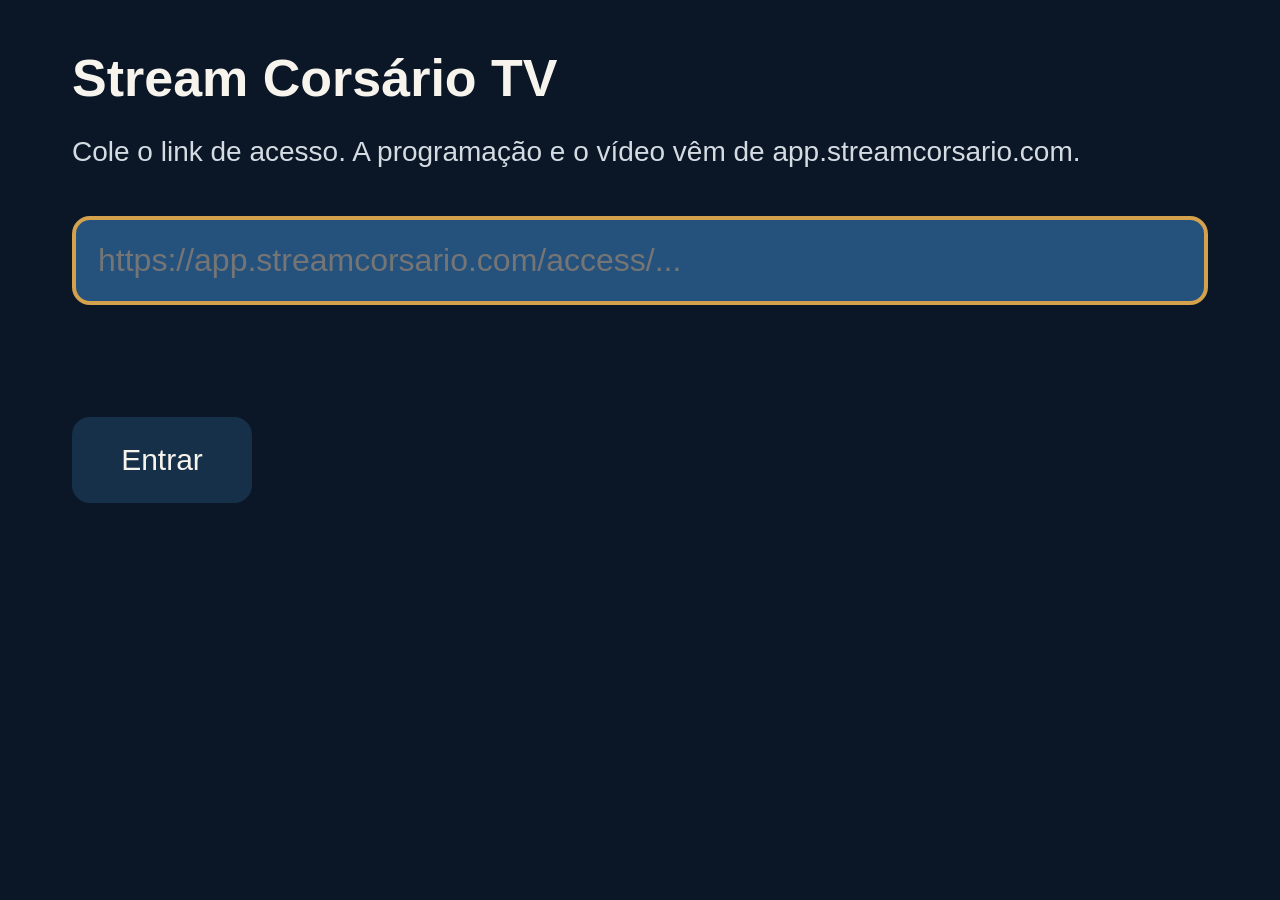
==== tv/app/index.html @ 25adafd9 "feature tv" ====
<!doctype html>
<html lang="pt-BR">
  <head>
    <meta charset="utf-8" />
    <meta name="viewport" content="width=device-width, initial-scale=1" />
    <title>Stream Corsário TV</title>
    <link rel="stylesheet" href="styles.css" />
  </head>
  <body>
    <div id="app"></div>
    <video id="player" playsinline></video>
    <script src="app.js"></script>
  </body>
</html>
---- tv/app/styles.css ----
html, body, #app {
  margin: 0;
  width: 100%;
  height: 100%;
  background: #0b1726;
  color: #f7f4ee;
  font-family: "Samsung One", "LG Display", "Segoe UI", sans-serif;
}

body { overflow: hidden; }

#app {
  box-sizing: border-box;
  padding: 48px 72px;
}

h1 { font-size: 52px; margin: 0 0 12px; }
p, small { color: #d5dbe3; font-size: 28px; }

.identity {
  display: grid;
  grid-template-columns: 1fr 1fr;
  gap: 24px;
  margin: 28px 0;
}

.identity div, .tile, .channel, .key, button.focusable {
  background: #17304a;
  border-radius: 18px;
  border: 4px solid transparent;
}

.identity div { padding: 22px 26px; }
.identity span { display: block; color: #d4a24c; font-size: 22px; letter-spacing: 0.08em; }
.identity strong { font-size: 40px; }

.actions, .grid, .keys {
  display: flex;
  flex-wrap: wrap;
  gap: 16px;
}

.grid { margin-top: 28px; }
.tile, .channel, .key, button.focusable {
  color: inherit;
  font-size: 30px;
  padding: 22px 28px;
  min-width: 180px;
}

.channel { width: 100%; text-align: left; }
input {
  width: 100%;
  box-sizing: border-box;
  margin: 20px 0;
  padding: 22px;
  font-size: 32px;
  border-radius: 18px;
  border: 4px solid #d4a24c;
  background: #10243a;
  color: white;
}
.key { width: 92px; text-align: center; font-size: 34px; }

:focus, .focused {
  outline: none;
  border-color: #d4a24c !important;
  background: #24527d;
}

#player {
  display: none;
  position: fixed;
  inset: 0;
  width: 100%;
  height: 100%;
  background: black;
}

body.playing #player { display: block; }
body.playing #app { display: none; }

.status { min-height: 36px; color: #ffd7a1; }
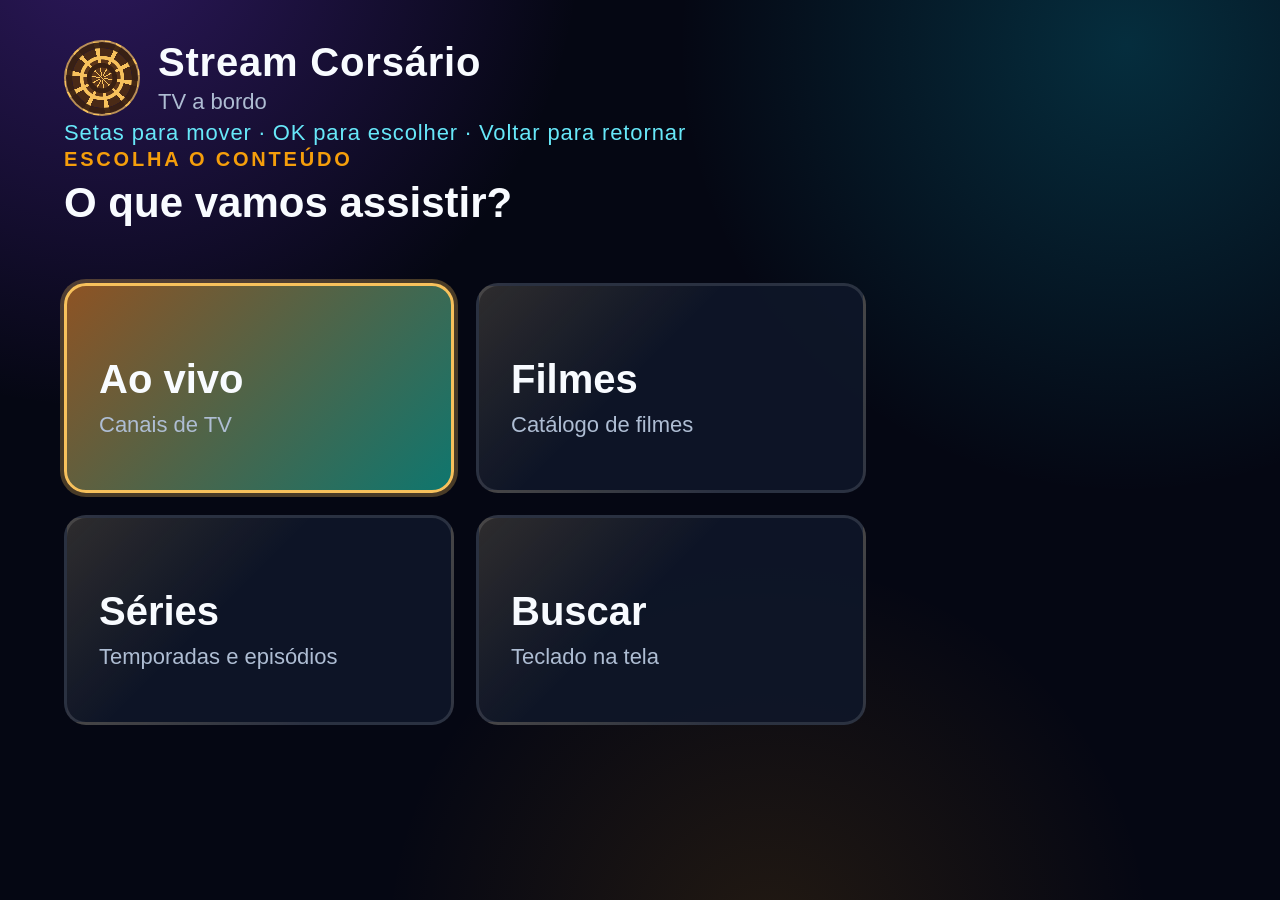
==== commit c06668aa: "Melhorias navegação TV" ====
--- a/tv/app/index.html
+++ b/tv/app/index.html
@@ -6,9 +6,29 @@
     <title>Stream Corsário TV</title>
     <link rel="stylesheet" href="styles.css" />
   </head>
-  <body>
-    <div id="app"></div>
+  <body tabindex="0">
+    <div id="app">
+      <header class="top">
+        <div class="ship-brand">
+          <span class="helm-icon"></span>
+          <span>
+            <strong>Stream Corsário</strong>
+            <small>TV a bordo</small>
+          </span>
+        </div>
+        <p id="hint" class="hint">Setas para mover · OK para escolher · Voltar para retornar</p>
+      </header>
+      <main id="stage"></main>
+    </div>
+    <div id="hud">
+      <span class="helm-icon helm-icon-small"></span>
+      <span>
+        <strong id="hud-title">Reproduzindo</strong>
+        <small>Voltar para parar</small>
+      </span>
+    </div>
     <video id="player" playsinline></video>
+    <script src="$WEBAPIS/webapis/webapis.js"></script>
     <script src="app.js"></script>
   </body>
 </html>
--- a/tv/app/styles.css
+++ b/tv/app/styles.css
@@ -1,83 +1,240 @@
-html, body, #app {
+html, body {
   margin: 0;
   width: 100%;
   height: 100%;
-  background: #0b1726;
-  color: #f7f4ee;
-  font-family: "Samsung One", "LG Display", "Segoe UI", sans-serif;
-}
-
-body { overflow: hidden; }
+  background: #050713;
+  color: #f8fbff;
+  font-family: "Segoe UI", "Samsung One", sans-serif;
+}
+
+body {
+  overflow: hidden;
+  background:
+    radial-gradient(circle at 8% -8%, rgba(124, 58, 237, 0.34), transparent 30rem),
+    radial-gradient(circle at 88% 5%, rgba(6, 182, 212, 0.22), transparent 28rem),
+    radial-gradient(circle at 60% 105%, rgba(245, 158, 11, 0.12), transparent 24rem),
+    #050713;
+}
+
+button {
+  font-family: inherit;
+  color: inherit;
+  border: 3px solid rgba(255, 255, 255, 0.12);
+  background: rgba(7, 30, 36, 0.72);
+  border-radius: 22px;
+}
+
+button:focus {
+  outline: none;
+}
 
 #app {
   box-sizing: border-box;
-  padding: 48px 72px;
-}
-
-h1 { font-size: 52px; margin: 0 0 12px; }
-p, small { color: #d5dbe3; font-size: 28px; }
-
-.identity {
-  display: grid;
-  grid-template-columns: 1fr 1fr;
-  gap: 24px;
-  margin: 28px 0;
-}
-
-.identity div, .tile, .channel, .key, button.focusable {
-  background: #17304a;
-  border-radius: 18px;
-  border: 4px solid transparent;
-}
-
-.identity div { padding: 22px 26px; }
-.identity span { display: block; color: #d4a24c; font-size: 22px; letter-spacing: 0.08em; }
-.identity strong { font-size: 40px; }
-
-.actions, .grid, .keys {
-  display: flex;
-  flex-wrap: wrap;
-  gap: 16px;
-}
-
-.grid { margin-top: 28px; }
-.tile, .channel, .key, button.focusable {
-  color: inherit;
-  font-size: 30px;
-  padding: 22px 28px;
-  min-width: 180px;
-}
-
-.channel { width: 100%; text-align: left; }
-input {
+  height: 100%;
+  padding: 36px 64px 28px;
+}
+
+.top {
+  height: 108px;
+}
+
+.ship-brand {
+  height: 72px;
+}
+
+.ship-brand strong,
+.ship-brand small {
+  display: block;
+}
+
+.ship-brand strong {
+  font-size: 40px;
+  letter-spacing: 0.02em;
+  margin-top: 4px;
+}
+
+.ship-brand small {
+  color: #aebdd3;
+  font-size: 22px;
+  margin-top: 4px;
+}
+
+.helm-icon {
+  width: 72px;
+  height: 72px;
+  float: left;
+  margin-right: 18px;
+  border: 2px solid rgba(247, 193, 92, 0.72);
+  border-radius: 50%;
+  background:
+    radial-gradient(circle, transparent 0 20%, #3a2112 21% 29%, transparent 30%),
+    conic-gradient(from 22.5deg, #f7c15c 0 9deg, transparent 9deg 36deg, #f7c15c 36deg 45deg, transparent 45deg 72deg, #f7c15c 72deg 81deg, transparent 81deg 108deg, #f7c15c 108deg 117deg, transparent 117deg 144deg, #f7c15c 144deg 153deg, transparent 153deg 180deg, #f7c15c 180deg 189deg, transparent 189deg 216deg, #f7c15c 216deg 225deg, transparent 225deg 252deg, #f7c15c 252deg 261deg, transparent 261deg 288deg, #f7c15c 288deg 297deg, transparent 297deg 324deg, #f7c15c 324deg 333deg, transparent 333deg 360deg),
+    radial-gradient(circle, #5b3519 0 36%, #f7c15c 37% 43%, #4a2a16 44% 58%, transparent 59%);
+  box-shadow: inset 0 0 0 6px rgba(58, 33, 18, 0.95);
+}
+
+.hint {
+  margin: 8px 0 0;
+  color: #67e8f9;
+  font-size: 22px;
+  letter-spacing: 0.04em;
+}
+
+.kicker {
+  display: block;
+  color: #f59e0b;
+  font-size: 20px;
+  font-weight: bold;
+  letter-spacing: 0.14em;
+  text-transform: uppercase;
+  margin-bottom: 8px;
+}
+
+h1 {
+  font-size: 42px;
+  margin: 0 0 8px;
+}
+
+.status {
+  min-height: 32px;
+  margin: 0 0 16px;
+  color: #f7c15c;
+  font-size: 24px;
+}
+
+.home-card {
+  display: inline-block;
+  vertical-align: top;
+  width: 390px;
+  height: 210px;
+  margin: 0 22px 22px 0;
+  padding: 28px 32px;
+  text-align: left;
+  background:
+    linear-gradient(135deg, rgba(247, 193, 92, 0.14), transparent 42%),
+    rgba(15, 23, 42, 0.88);
+}
+
+.home-card strong,
+.home-card small {
+  display: block;
+}
+
+.home-card strong {
+  font-size: 40px;
+  margin-top: 18px;
+}
+
+.home-card small {
+  margin-top: 10px;
+  color: #aebdd3;
+  font-size: 22px;
+}
+
+.chip,
+.channel,
+.key,
+.pager {
+  display: inline-block;
+  vertical-align: top;
+  margin: 0 14px 14px 0;
+  padding: 16px 22px;
+  font-size: 26px;
+  text-align: left;
+}
+
+.chip {
+  border-radius: 999px;
+}
+
+#list {
+  height: 620px;
+  overflow: hidden;
+  margin-top: 8px;
+}
+
+.channel {
+  display: block;
   width: 100%;
-  box-sizing: border-box;
-  margin: 20px 0;
-  padding: 22px;
-  font-size: 32px;
-  border-radius: 18px;
-  border: 4px solid #d4a24c;
-  background: #10243a;
-  color: white;
-}
-.key { width: 92px; text-align: center; font-size: 34px; }
-
-:focus, .focused {
-  outline: none;
-  border-color: #d4a24c !important;
-  background: #24527d;
+  margin-right: 0;
+  border-radius: 16px;
+  background:
+    linear-gradient(135deg, rgba(247, 193, 92, 0.08), transparent 40%),
+    rgba(7, 30, 36, 0.72);
+}
+
+.query {
+  min-height: 64px;
+  margin: 8px 0 18px;
+  padding: 12px 18px;
+  border-radius: 16px;
+  background: rgba(2, 6, 23, 0.72);
+  border: 2px solid rgba(247, 193, 92, 0.35);
+  font-size: 36px;
+  letter-spacing: 0.08em;
+}
+
+.key {
+  width: 78px;
+  padding: 16px 0;
+  text-align: center;
+  font-size: 28px;
+}
+
+.focused {
+  border-color: #f7c15c;
+  background: linear-gradient(135deg, #8d5324, #0f766e);
+  box-shadow: 0 0 0 4px rgba(247, 193, 92, 0.28);
 }
 
 #player {
   display: none;
   position: fixed;
-  inset: 0;
+  top: 0;
+  left: 0;
   width: 100%;
   height: 100%;
-  background: black;
-}
-
-body.playing #player { display: block; }
-body.playing #app { display: none; }
-
-.status { min-height: 36px; color: #ffd7a1; }
+  background: #000;
+}
+
+#hud {
+  display: none;
+  position: fixed;
+  top: 28px;
+  left: 36px;
+  padding: 14px 22px;
+  border-radius: 18px;
+  background: rgba(5, 7, 19, 0.82);
+  border: 2px solid rgba(247, 193, 92, 0.45);
+  z-index: 3;
+}
+
+#hud strong,
+#hud small {
+  display: block;
+}
+
+#hud strong {
+  font-size: 28px;
+}
+
+#hud small {
+  margin-top: 4px;
+  color: #f7c15c;
+  font-size: 20px;
+}
+
+.helm-icon-small {
+  width: 48px;
+  height: 48px;
+  margin-right: 14px;
+}
+
+body.playing #app {
+  display: none;
+}
+
+body.playing #player,
+body.playing #hud {
+  display: block;
+}
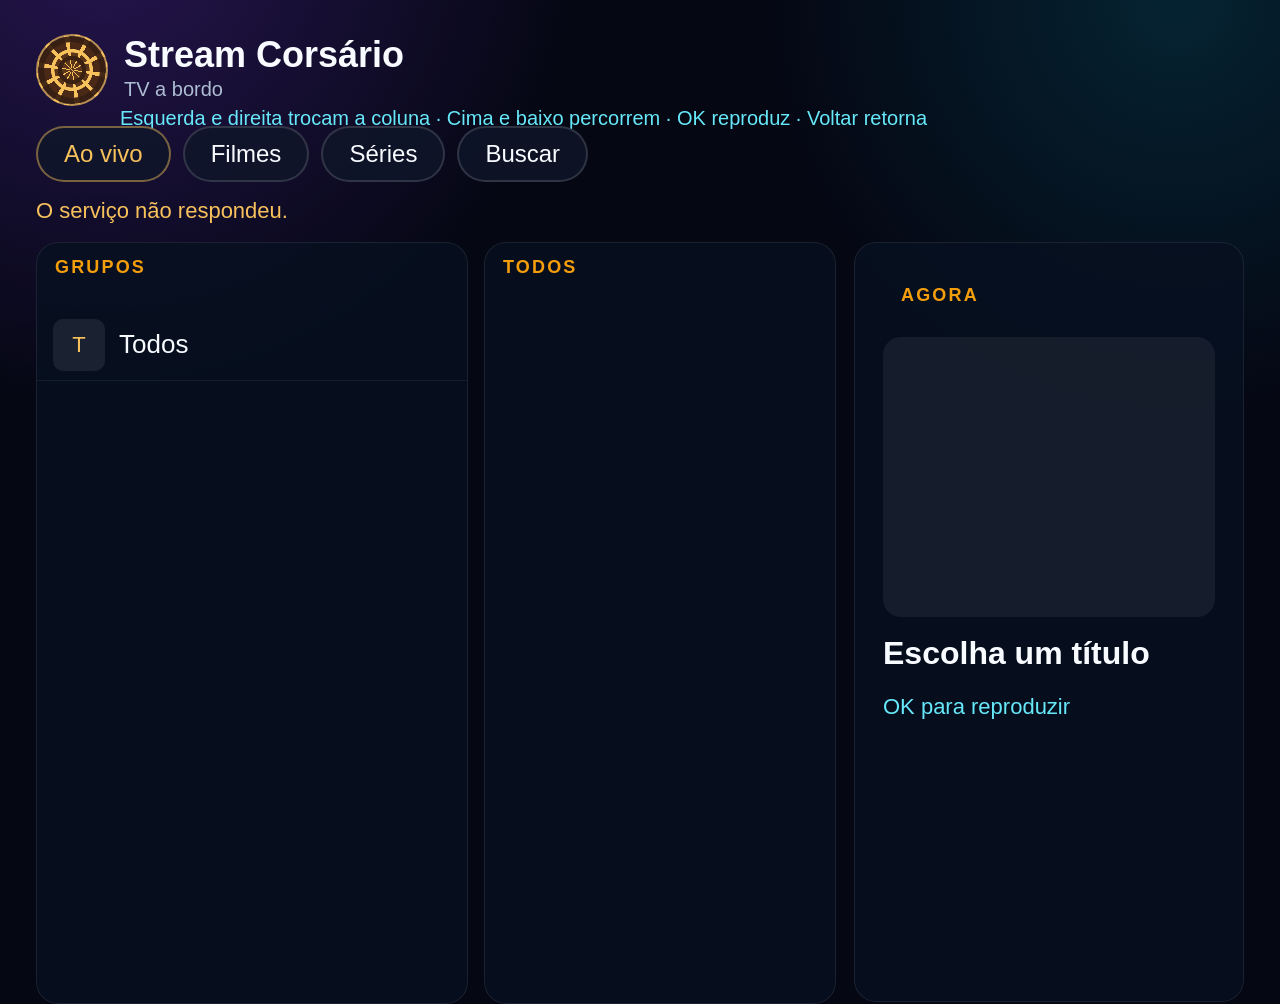
==== commit c414f526: "melhorias display tv" ====
--- a/tv/app/index.html
+++ b/tv/app/index.html
@@ -7,6 +7,7 @@
     <link rel="stylesheet" href="styles.css" />
   </head>
   <body tabindex="0">
+    <object id="av-player" type="application/avplayer"></object>
     <div id="app">
       <header class="top">
         <div class="ship-brand">
@@ -16,7 +17,7 @@
             <small>TV a bordo</small>
           </span>
         </div>
-        <p id="hint" class="hint">Setas para mover · OK para escolher · Voltar para retornar</p>
+        <p id="hint" class="hint">Setas movem · OK reproduz · Voltar retorna</p>
       </header>
       <main id="stage"></main>
     </div>
@@ -24,7 +25,7 @@
       <span class="helm-icon helm-icon-small"></span>
       <span>
         <strong id="hud-title">Reproduzindo</strong>
-        <small>Voltar para parar</small>
+        <small id="hud-status">Conectando...</small>
       </span>
     </div>
     <video id="player" playsinline></video>
--- a/tv/app/styles.css
+++ b/tv/app/styles.css
@@ -12,58 +12,61 @@
   background:
     radial-gradient(circle at 8% -8%, rgba(124, 58, 237, 0.34), transparent 30rem),
     radial-gradient(circle at 88% 5%, rgba(6, 182, 212, 0.22), transparent 28rem),
-    radial-gradient(circle at 60% 105%, rgba(245, 158, 11, 0.12), transparent 24rem),
     #050713;
 }
 
 button {
   font-family: inherit;
   color: inherit;
-  border: 3px solid rgba(255, 255, 255, 0.12);
-  background: rgba(7, 30, 36, 0.72);
-  border-radius: 22px;
-}
-
-button:focus {
-  outline: none;
+  border: 0;
+  background: transparent;
+  text-align: left;
+}
+
+button:focus { outline: none; }
+
+#av-player {
+  position: fixed;
+  left: 0;
+  top: 0;
+  width: 1920px;
+  height: 1080px;
+  z-index: 0;
 }
 
 #app {
+  position: relative;
+  z-index: 1;
   box-sizing: border-box;
   height: 100%;
-  padding: 36px 64px 28px;
-}
-
-.top {
-  height: 108px;
-}
-
-.ship-brand {
-  height: 72px;
-}
+  padding: 28px 36px 24px;
+  background:
+    radial-gradient(circle at 8% -8%, rgba(124, 58, 237, 0.28), transparent 30rem),
+    radial-gradient(circle at 92% 0%, rgba(6, 182, 212, 0.16), transparent 26rem),
+    #050713;
+}
+
+.top { height: 92px; }
 
 .ship-brand strong,
-.ship-brand small {
-  display: block;
-}
+.ship-brand small { display: block; }
 
 .ship-brand strong {
-  font-size: 40px;
-  letter-spacing: 0.02em;
-  margin-top: 4px;
+  font-size: 36px;
+  margin-top: 6px;
 }
 
 .ship-brand small {
   color: #aebdd3;
-  font-size: 22px;
-  margin-top: 4px;
+  font-size: 20px;
+  margin-top: 2px;
 }
 
 .helm-icon {
-  width: 72px;
-  height: 72px;
+  width: 68px;
+  height: 68px;
   float: left;
-  margin-right: 18px;
+  margin-right: 16px;
   border: 2px solid rgba(247, 193, 92, 0.72);
   border-radius: 50%;
   background:
@@ -74,127 +77,193 @@
 }
 
 .hint {
-  margin: 8px 0 0;
+  margin: 6px 0 0 84px;
+  color: #67e8f9;
+  font-size: 20px;
+}
+
+.modes { height: 64px; }
+
+.mode {
+  display: inline-block;
+  margin-right: 12px;
+  padding: 12px 26px;
+  border-radius: 999px;
+  border: 2px solid rgba(255, 255, 255, 0.14);
+  background: rgba(15, 23, 42, 0.8);
+  font-size: 24px;
+}
+
+.mode.current {
+  border-color: rgba(247, 193, 92, 0.45);
+  color: #f7c15c;
+}
+
+.panes { height: 760px; }
+
+.col-groups,
+.col-items,
+.col-info {
+  height: 760px;
+  overflow: hidden;
+  border-radius: 22px;
+  background: rgba(7, 16, 32, 0.88);
+  border: 1px solid rgba(255, 255, 255, 0.08);
+}
+
+.col-groups {
+  float: left;
+  width: 430px;
+}
+
+.col-info {
+  float: right;
+  width: 390px;
+  padding: 28px;
+  box-sizing: border-box;
+}
+
+.col-items {
+  margin-left: 448px;
+  margin-right: 408px;
+}
+
+.col-head {
+  height: 52px;
+  padding: 14px 18px 0;
+  color: #f59e0b;
+  font-size: 18px;
+  font-weight: bold;
+  letter-spacing: 0.12em;
+  text-transform: uppercase;
+}
+
+#groups,
+#list {
+  position: relative;
+  height: 700px;
+  overflow: hidden;
+}
+
+.row {
+  display: block;
+  width: 100%;
+  height: 72px;
+  padding: 10px 16px;
+  font-size: 26px;
+  border-bottom: 1px solid rgba(255, 255, 255, 0.06);
+}
+
+.row img,
+.row i {
+  float: left;
+  width: 52px;
+  height: 52px;
+  margin-right: 14px;
+  border-radius: 10px;
+  background: rgba(255, 255, 255, 0.08);
+  object-fit: cover;
+  font-style: normal;
+  line-height: 52px;
+  text-align: center;
+  color: #f7c15c;
+  font-size: 22px;
+}
+
+.row span {
+  display: block;
+  padding-top: 10px;
+  overflow: hidden;
+  white-space: nowrap;
+}
+
+.status {
+  height: 36px;
+  margin: 8px 0;
+  color: #f7c15c;
+  font-size: 22px;
+}
+
+.focusable[data-selected="1"] {
+  background: linear-gradient(90deg, rgba(141, 83, 36, 0.95), rgba(15, 118, 110, 0.92));
+  box-shadow: inset 4px 0 0 #f7c15c;
+}
+
+#info-poster {
+  width: 100%;
+  height: 280px;
+  border-radius: 18px;
+  background: rgba(255, 255, 255, 0.06);
+  overflow: hidden;
+  color: #f7c15c;
+  font-size: 72px;
+  line-height: 280px;
+  text-align: center;
+}
+
+#info-poster img {
+  width: 100%;
+  height: 280px;
+  object-fit: cover;
+}
+
+#info-title,
+#info-group,
+#info-help {
+  display: block;
+}
+
+#info-title {
+  margin-top: 18px;
+  font-size: 32px;
+}
+
+#info-group {
+  margin-top: 8px;
+  color: #aebdd3;
+  font-size: 22px;
+}
+
+#info-help {
+  margin-top: 22px;
   color: #67e8f9;
   font-size: 22px;
-  letter-spacing: 0.04em;
-}
-
-.kicker {
-  display: block;
-  color: #f59e0b;
-  font-size: 20px;
-  font-weight: bold;
-  letter-spacing: 0.14em;
-  text-transform: uppercase;
-  margin-bottom: 8px;
-}
-
-h1 {
-  font-size: 42px;
-  margin: 0 0 8px;
-}
-
-.status {
-  min-height: 32px;
-  margin: 0 0 16px;
-  color: #f7c15c;
-  font-size: 24px;
-}
-
-.home-card {
-  display: inline-block;
-  vertical-align: top;
-  width: 390px;
-  height: 210px;
-  margin: 0 22px 22px 0;
-  padding: 28px 32px;
-  text-align: left;
-  background:
-    linear-gradient(135deg, rgba(247, 193, 92, 0.14), transparent 42%),
-    rgba(15, 23, 42, 0.88);
-}
-
-.home-card strong,
-.home-card small {
-  display: block;
-}
-
-.home-card strong {
-  font-size: 40px;
-  margin-top: 18px;
-}
-
-.home-card small {
-  margin-top: 10px;
-  color: #aebdd3;
-  font-size: 22px;
-}
-
-.chip,
-.channel,
-.key,
-.pager {
-  display: inline-block;
-  vertical-align: top;
-  margin: 0 14px 14px 0;
-  padding: 16px 22px;
-  font-size: 26px;
-  text-align: left;
-}
-
-.chip {
-  border-radius: 999px;
-}
-
-#list {
-  height: 620px;
-  overflow: hidden;
-  margin-top: 8px;
-}
-
-.channel {
-  display: block;
-  width: 100%;
-  margin-right: 0;
-  border-radius: 16px;
-  background:
-    linear-gradient(135deg, rgba(247, 193, 92, 0.08), transparent 40%),
-    rgba(7, 30, 36, 0.72);
 }
 
 .query {
   min-height: 64px;
-  margin: 8px 0 18px;
+  margin: 8px 0 16px;
   padding: 12px 18px;
   border-radius: 16px;
   background: rgba(2, 6, 23, 0.72);
   border: 2px solid rgba(247, 193, 92, 0.35);
-  font-size: 36px;
-  letter-spacing: 0.08em;
-}
-
-.key {
-  width: 78px;
-  padding: 16px 0;
+  font-size: 34px;
+}
+
+.key,
+.pager {
+  display: inline-block;
+  margin: 0 10px 10px 0;
+  padding: 14px 0;
+  width: 72px;
   text-align: center;
-  font-size: 28px;
-}
-
-.focused {
-  border-color: #f7c15c;
-  background: linear-gradient(135deg, #8d5324, #0f766e);
-  box-shadow: 0 0 0 4px rgba(247, 193, 92, 0.28);
-}
+  border-radius: 14px;
+  border: 2px solid rgba(255, 255, 255, 0.12);
+  background: rgba(15, 23, 42, 0.88);
+  font-size: 26px;
+}
+
+.pager { width: auto; padding: 14px 22px; }
 
 #player {
   display: none;
   position: fixed;
+  left: 0;
   top: 0;
-  left: 0;
   width: 100%;
   height: 100%;
   background: #000;
+  z-index: 4;
 }
 
 #hud {
@@ -206,17 +275,13 @@
   border-radius: 18px;
   background: rgba(5, 7, 19, 0.82);
   border: 2px solid rgba(247, 193, 92, 0.45);
-  z-index: 3;
+  z-index: 6;
 }
 
 #hud strong,
-#hud small {
-  display: block;
-}
-
-#hud strong {
-  font-size: 28px;
-}
+#hud small { display: block; }
+
+#hud strong { font-size: 28px; }
 
 #hud small {
   margin-top: 4px;
@@ -230,11 +295,8 @@
   margin-right: 14px;
 }
 
-body.playing #app {
-  display: none;
-}
-
-body.playing #player,
-body.playing #hud {
-  display: block;
-}
+body.playing #app { visibility: hidden; }
+
+body.playing #hud { display: block; }
+
+body.playing.use-video #player { display: block; }
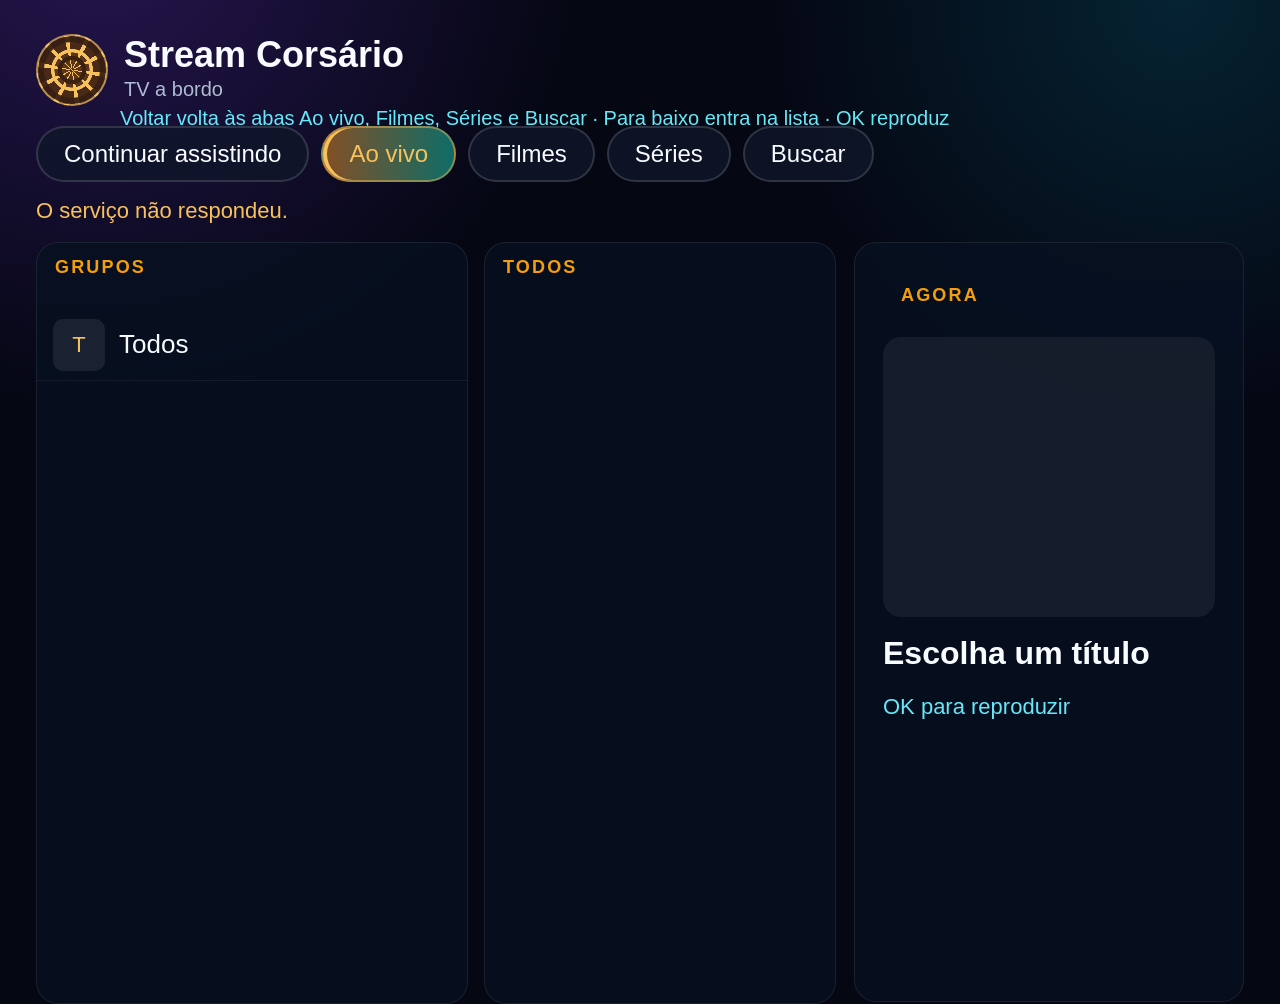
==== commit c76f5b46: "melhorias interface tv" ====
--- a/tv/app/index.html
+++ b/tv/app/index.html
@@ -28,6 +28,11 @@
         <small id="hud-status">Conectando...</small>
       </span>
     </div>
+    <div id="upnext" class="upnext-hidden">
+      <small>Próximo episódio</small>
+      <strong id="upnext-title">Próximo episódio</strong>
+      <span id="upnext-count">OK agora · Voltar cancela</span>
+    </div>
     <video id="player" playsinline></video>
     <script src="$WEBAPIS/webapis/webapis.js"></script>
     <script src="app.js"></script>
--- a/tv/app/styles.css
+++ b/tv/app/styles.css
@@ -162,7 +162,6 @@
   margin-right: 14px;
   border-radius: 10px;
   background: rgba(255, 255, 255, 0.08);
-  object-fit: cover;
   font-style: normal;
   line-height: 52px;
   text-align: center;
@@ -204,7 +203,6 @@
 #info-poster img {
   width: 100%;
   height: 280px;
-  object-fit: cover;
 }
 
 #info-title,
@@ -230,14 +228,22 @@
   font-size: 22px;
 }
 
-.query {
-  min-height: 64px;
-  margin: 8px 0 16px;
-  padding: 12px 18px;
-  border-radius: 16px;
-  background: rgba(2, 6, 23, 0.72);
-  border: 2px solid rgba(247, 193, 92, 0.35);
-  font-size: 34px;
+#title-search {
+  display: block;
+  width: 920px;
+  box-sizing: border-box;
+  margin: 18px 0 28px;
+  padding: 22px 28px;
+  border-radius: 18px;
+  border: 3px solid rgba(247, 193, 92, 0.55);
+  background: rgba(2, 6, 23, 0.92);
+  color: #f8fbff;
+  font-size: 36px;
+}
+
+#title-search[data-selected="1"] {
+  border-color: #f7c15c;
+  background: rgba(15, 23, 42, 0.95);
 }
 
 .key,
@@ -299,4 +305,256 @@
 
 body.playing #hud { display: block; }
 
+body.playing #hud.hud-hidden { display: none; }
+
+#upnext {
+  display: none;
+  position: fixed;
+  right: 48px;
+  bottom: 48px;
+  width: 520px;
+  padding: 22px 26px;
+  border-radius: 16px;
+  background: rgba(12, 12, 12, 0.92);
+  border: 2px solid rgba(255, 255, 255, 0.18);
+  z-index: 7;
+}
+
+#upnext small,
+#upnext strong,
+#upnext span { display: block; }
+
+#upnext small {
+  color: #e50914;
+  font-size: 18px;
+  letter-spacing: 1px;
+}
+
+#upnext strong {
+  margin-top: 8px;
+  font-size: 28px;
+}
+
+#upnext span {
+  margin-top: 10px;
+  color: #d0d0d0;
+  font-size: 20px;
+}
+
+body.playing #upnext { display: block; }
+
+body.playing #upnext.upnext-hidden { display: none; }
+
 body.playing.use-video #player { display: block; }
+
+body.themed .top {
+  height: 0;
+  overflow: hidden;
+}
+
+body.themed #app {
+  background: #141414;
+}
+
+.shelf-title {
+  margin: 8px 0 18px;
+  font-size: 42px;
+}
+
+.brand-grid {
+  height: 760px;
+  overflow: hidden;
+}
+
+.brand-card {
+  display: inline-block;
+  width: 420px;
+  height: 250px;
+  margin: 0 22px 22px 0;
+  padding: 0;
+  border-radius: 18px;
+  overflow: hidden;
+  vertical-align: top;
+  background: #111;
+  position: relative;
+}
+
+.brand-card img {
+  width: 420px;
+  height: 250px;
+}
+
+.brand-card span {
+  display: none;
+}
+
+.brand-bar {
+  height: 92px;
+  margin-bottom: 8px;
+}
+
+.brand-bar img {
+  float: left;
+  width: 220px;
+  height: 84px;
+  margin-right: 18px;
+  border-radius: 12px;
+}
+
+.brand-bar strong {
+  display: block;
+  padding-top: 18px;
+  font-size: 40px;
+}
+
+#catalog-search {
+  display: block;
+  clear: both;
+  width: 920px;
+  box-sizing: border-box;
+  margin: 8px 0 16px;
+  padding: 16px 22px;
+  border-radius: 16px;
+  border: 3px solid rgba(255, 255, 255, 0.28);
+  background: rgba(0, 0, 0, 0.45);
+  color: #fff;
+  font-size: 30px;
+}
+
+#catalog-search[data-selected="1"] {
+  border-color: #fff;
+}
+
+.poster-grid {
+  height: 760px;
+  overflow: hidden;
+}
+
+.row-label {
+  display: block;
+  clear: both;
+  margin: 22px 0 12px;
+  color: #fff;
+  font-size: 28px;
+}
+
+.poster {
+  display: inline-block;
+  width: 250px;
+  height: 360px;
+  margin: 0 16px 20px 0;
+  padding: 0;
+  border-radius: 10px;
+  overflow: hidden;
+  vertical-align: top;
+  background: #222;
+  position: relative;
+}
+
+.poster img,
+.poster b {
+  display: block;
+  width: 250px;
+  height: 300px;
+  background: #2a2a2a;
+  color: #f7c15c;
+  font-size: 64px;
+  line-height: 300px;
+  text-align: center;
+}
+
+.poster span {
+  display: block;
+  height: 60px;
+  padding: 8px 10px 0;
+  font-size: 22px;
+  overflow: hidden;
+}
+
+.progress {
+  position: absolute;
+  left: 0;
+  top: 294px;
+  height: 6px;
+  background: #e50914;
+}
+
+.poster.done {
+  border: 3px solid #46d369;
+}
+
+.poster.current {
+  outline: 4px solid #fff;
+}
+
+.remove-link {
+  display: inline-block;
+  width: 250px;
+  margin: 0 16px 24px 0;
+  padding: 16px 0;
+  border-radius: 12px;
+  border: 2px solid rgba(255, 255, 255, 0.28);
+  background: rgba(0, 0, 0, 0.35);
+  color: #fff;
+  font-size: 22px;
+  text-align: center;
+  vertical-align: top;
+}
+
+.remove-link[data-selected="1"] {
+  border-color: #fff;
+  background: #3a1212;
+}
+
+.poster.more span {
+  height: 360px;
+  line-height: 360px;
+  text-align: center;
+  padding: 0;
+}
+
+body.theme-netflix,
+body.theme-netflix #app { background: #141414; }
+body.theme-netflix .brand-bar strong,
+body.theme-netflix .row-label { color: #e50914; }
+
+body.theme-prime,
+body.theme-prime #app { background: #0f171e; }
+body.theme-prime .brand-bar strong,
+body.theme-prime .row-label { color: #00a8e1; }
+
+body.theme-disney,
+body.theme-disney #app { background: #0b1220; }
+body.theme-disney .brand-bar strong,
+body.theme-disney .row-label { color: #7fb3ff; }
+
+body.theme-max,
+body.theme-max #app { background: #0c0618; }
+body.theme-max .brand-bar strong,
+body.theme-max .row-label { color: #b48cff; }
+
+body.theme-apple,
+body.theme-apple #app { background: #000; }
+body.theme-apple .brand-bar strong,
+body.theme-apple .row-label { color: #fff; }
+
+body.theme-paramount,
+body.theme-paramount #app { background: #061018; }
+body.theme-paramount .brand-bar strong,
+body.theme-paramount .row-label { color: #1e90ff; }
+
+body.theme-globoplay,
+body.theme-globoplay #app { background: #140806; }
+body.theme-globoplay .brand-bar strong,
+body.theme-globoplay .row-label { color: #ff6a00; }
+
+body.theme-star,
+body.theme-star #app { background: #0c1020; }
+body.theme-star .brand-bar strong,
+body.theme-star .row-label { color: #fff; }
+
+.focusable[data-selected="1"].brand-card,
+.focusable[data-selected="1"].poster {
+  background: #222;
+  box-shadow: 0 0 0 6px #fff;
+}
